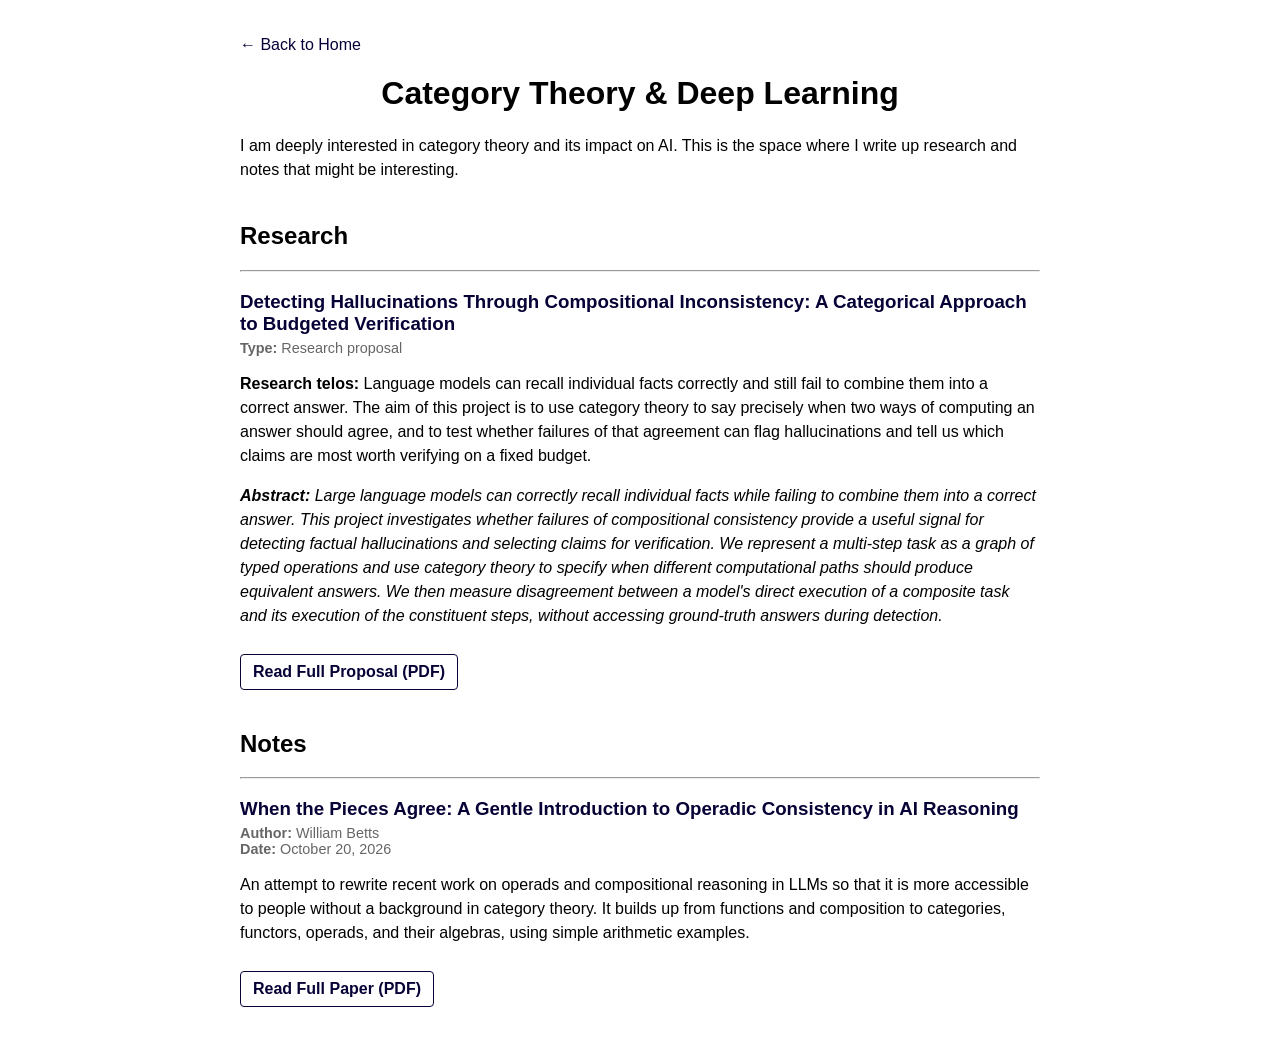
==== category-theory.html @ 6a1f38e6 "Add category theory & deep learning page with proposal and notes Co-Authored-By: Claude Opus 5.5 <no" ====
<!DOCTYPE html>
<html lang="en">
<head>
  <meta charset="UTF-8">
  <title>Category Theory &amp; Deep Learning | William Betts</title>
  <link rel="stylesheet" href="style.css?v=3">
</head>
<body>
  <div class="container">
    <p><a href="index.html" class="back-link">&larr; Back to Home</a></p>

    <h1>Category Theory &amp; Deep Learning</h1>

    <p class="section-note">I am deeply interested in category theory and its impact on AI. This is the space
    where I write up research and notes that might be interesting.</p>

    <div class="projects">
      <h2>Research</h2>
      <hr>

      <div class="project-item">
        <h3>Detecting Hallucinations Through Compositional Inconsistency: A Categorical Approach to Budgeted Verification</h3>
        <p class="meta">
          <strong>Type:</strong> Research proposal
        </p>
        <p class="section-note">
          <strong>Research telos:</strong> Language models can recall individual facts correctly and still fail
          to combine them into a correct answer. The aim of this project is to use category theory to say precisely
          when two ways of computing an answer should agree, and to test whether failures of that agreement
          can flag hallucinations and tell us which claims are most worth verifying on a fixed budget.
        </p>
        <p class="abstract">
          <strong>Abstract:</strong> Large language models can correctly recall individual facts while failing to combine them
          into a correct answer. This project investigates whether failures of compositional consistency provide a useful
          signal for detecting factual hallucinations and selecting claims for verification. We represent a multi-step task
          as a graph of typed operations and use category theory to specify when different computational paths should produce
          equivalent answers. We then measure disagreement between a model's direct execution of a composite task and its
          execution of the constituent steps, without accessing ground-truth answers during detection.
        </p>
        <a href="Compositional_Inconsistency_Proposal.pdf" target="_blank" class="pdf-link">Read Full Proposal (PDF)</a>
      </div>
    </div>

    <div class="projects">
      <h2>Notes</h2>
      <hr>

      <div class="project-item">
        <h3>When the Pieces Agree: A Gentle Introduction to Operadic Consistency in AI Reasoning</h3>
        <p class="meta">
          <strong>Author:</strong> William Betts <br>
          <strong>Date:</strong> October 20, 2026
        </p>
        <p class="section-note">
          An attempt to rewrite recent work on operads and compositional reasoning in LLMs so that it is more
          accessible to people without a background in category theory. It builds up from functions and
          composition to categories, functors, operads, and their algebras, using simple arithmetic examples.
        </p>
        <a href="Operadic_Consistency_Introduction.pdf" target="_blank" class="pdf-link">Read Full Paper (PDF)</a>
      </div>
    </div>
  </div>
</body>
</html>
---- style.css ----
body {
  font-family: Arial, sans-serif;
  background-color: #ffffff;
  color: #000000;
  margin: 0;
  padding: 0;
}

.container {
  max-width: 800px;
  margin: 0 auto;
  padding: 20px;
}

h1 {
  text-align: center;
}

.profile-photo {
  display: block;
  margin: 0 auto 20px;
  width: 100%;
  max-width: 600px;
  height: auto;
}

.links {
  float: left;
  width: 150px;
}

.links ul {
  list-style-type: none;
  padding: 0;
}

.links li {
  margin-bottom: 8px;
}

.links a {
  text-decoration: none;
  color: rgb(6, 2, 54);
}

.about {
  margin-left: 180px;
}

/* Research Section */

.research {
  clear: both;
  margin-top: 40px;
}

.research h2 a {
  color: inherit;
  text-decoration: none;
}

.research h2 a:hover {
  text-decoration: underline;
}

.back-link {
  color: rgb(6, 2, 54);
  text-decoration: none;
}

.section-note {
  line-height: 1.5;
}

/* Projects Section */

.projects {
  clear: both;
  margin-top: 40px;
}

.project-item {
  margin-bottom: 30px;
}

.project-item h3 {
  margin-bottom: 5px;
  color: rgb(6, 2, 54);
}

.project-item .meta {
  font-size: 0.9em;
  color: #666;
  margin-top: 0;
  margin-bottom: 10px;
}

.project-item .abstract {
  font-style: italic;
  line-height: 1.5;
}

.pdf-link {
  display: inline-block;
  margin-top: 10px;
  color: rgb(6, 2, 54);
  font-weight: bold;
  text-decoration: none;
  border: 1px solid rgb(6, 2, 54);
  padding: 8px 12px;
  border-radius: 4px;
  transition: background-color 0.3s, color 0.3s;
}

.pdf-link:hover {
  background-color: rgb(6, 2, 54);
  color: #ffffff;
}
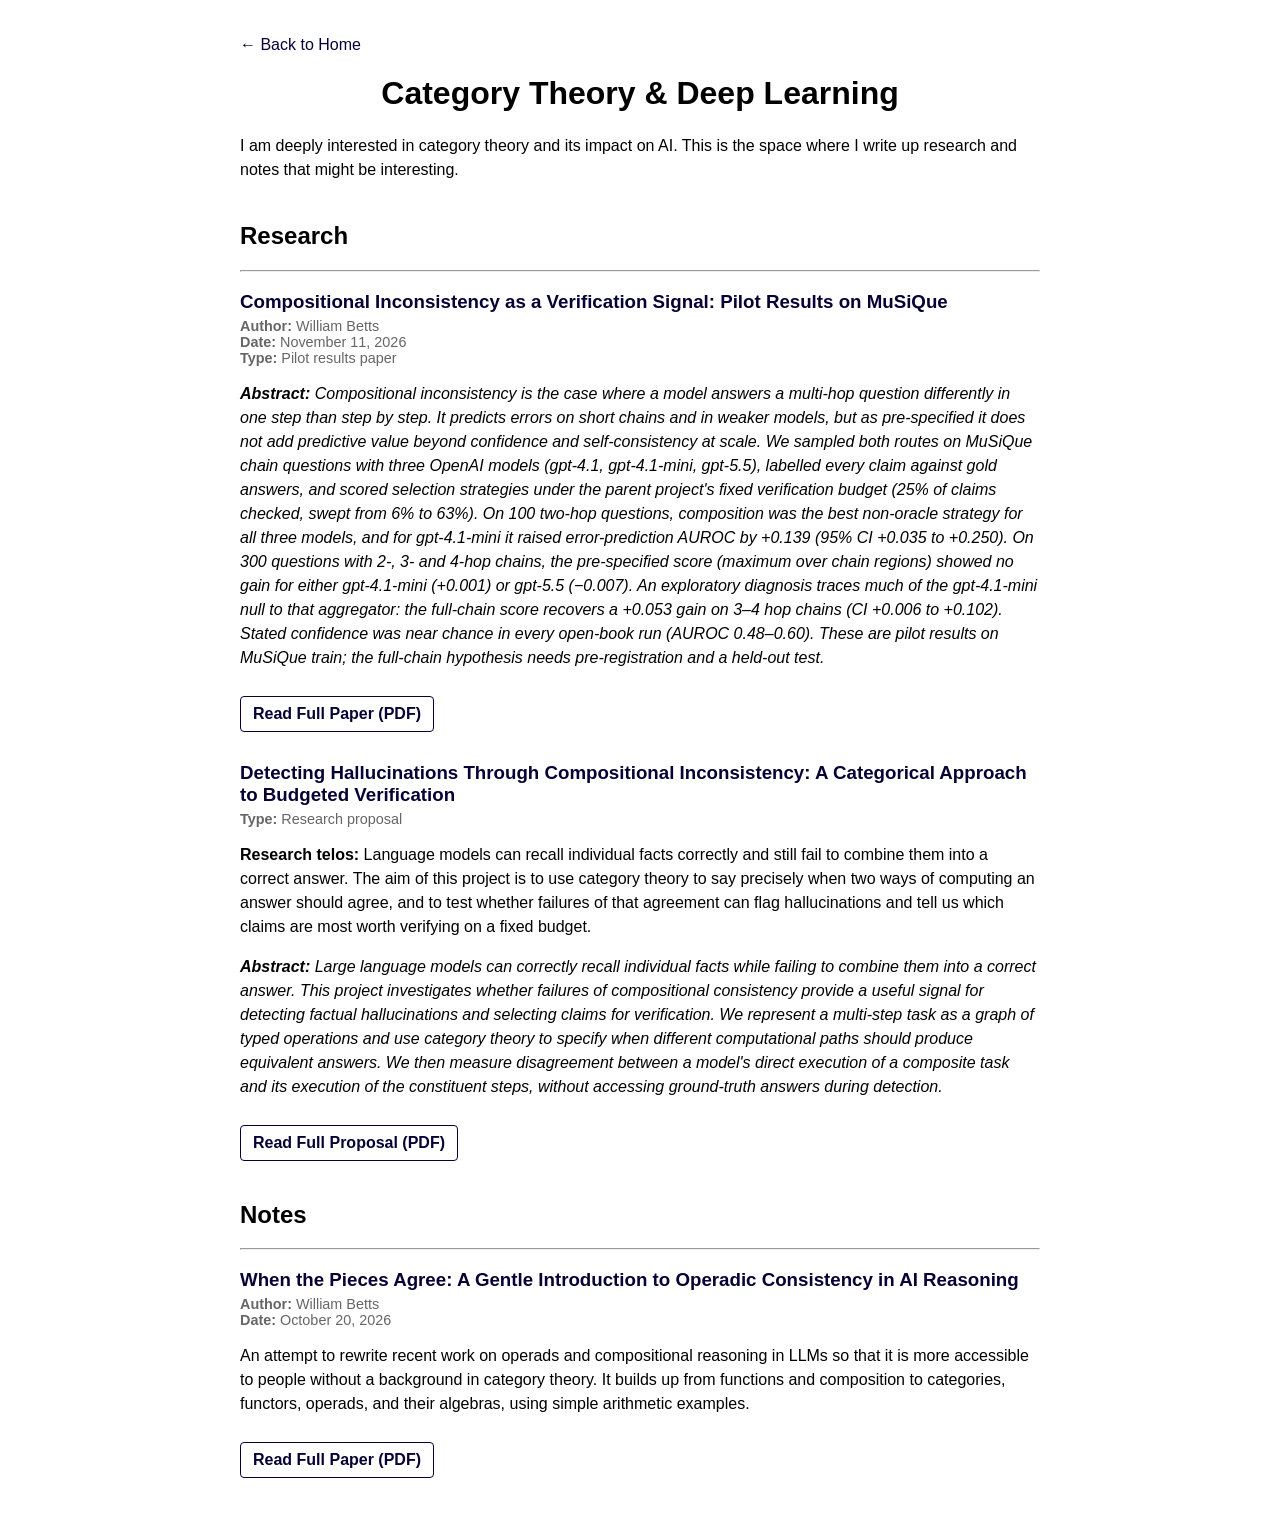
==== commit e47b1c08: "Add compositional inconsistency pilot results paper Co-Authored-By: Claude Opus 5.5 <noreply@anthrop" ====
--- a/category-theory.html
+++ b/category-theory.html
@@ -17,6 +17,30 @@
     <div class="projects">
       <h2>Research</h2>
       <hr>
+
+      <div class="project-item">
+        <h3>Compositional Inconsistency as a Verification Signal: Pilot Results on MuSiQue</h3>
+        <p class="meta">
+          <strong>Author:</strong> William Betts <br>
+          <strong>Date:</strong> November 11, 2026 <br>
+          <strong>Type:</strong> Pilot results paper
+        </p>
+        <p class="abstract">
+          <strong>Abstract:</strong> Compositional inconsistency is the case where a model answers a multi-hop question
+          differently in one step than step by step. It predicts errors on short chains and in weaker models, but as
+          pre-specified it does not add predictive value beyond confidence and self-consistency at scale. We sampled both
+          routes on MuSiQue chain questions with three OpenAI models (gpt-4.1, gpt-4.1-mini, gpt-5.5), labelled every claim
+          against gold answers, and scored selection strategies under the parent project's fixed verification budget (25%
+          of claims checked, swept from 6% to 63%). On 100 two-hop questions, composition was the best non-oracle strategy
+          for all three models, and for gpt-4.1-mini it raised error-prediction AUROC by +0.139 (95% CI +0.035 to +0.250).
+          On 300 questions with 2-, 3- and 4-hop chains, the pre-specified score (maximum over chain regions) showed no gain
+          for either gpt-4.1-mini (+0.001) or gpt-5.5 (&minus;0.007). An exploratory diagnosis traces much of the gpt-4.1-mini
+          null to that aggregator: the full-chain score recovers a +0.053 gain on 3&ndash;4 hop chains (CI +0.006 to +0.102).
+          Stated confidence was near chance in every open-book run (AUROC 0.48&ndash;0.60). These are pilot results on MuSiQue
+          train; the full-chain hypothesis needs pre-registration and a held-out test.
+        </p>
+        <a href="Compositional_Inconsistency_Pilot_Results.pdf" target="_blank" class="pdf-link">Read Full Paper (PDF)</a>
+      </div>
 
       <div class="project-item">
         <h3>Detecting Hallucinations Through Compositional Inconsistency: A Categorical Approach to Budgeted Verification</h3>
